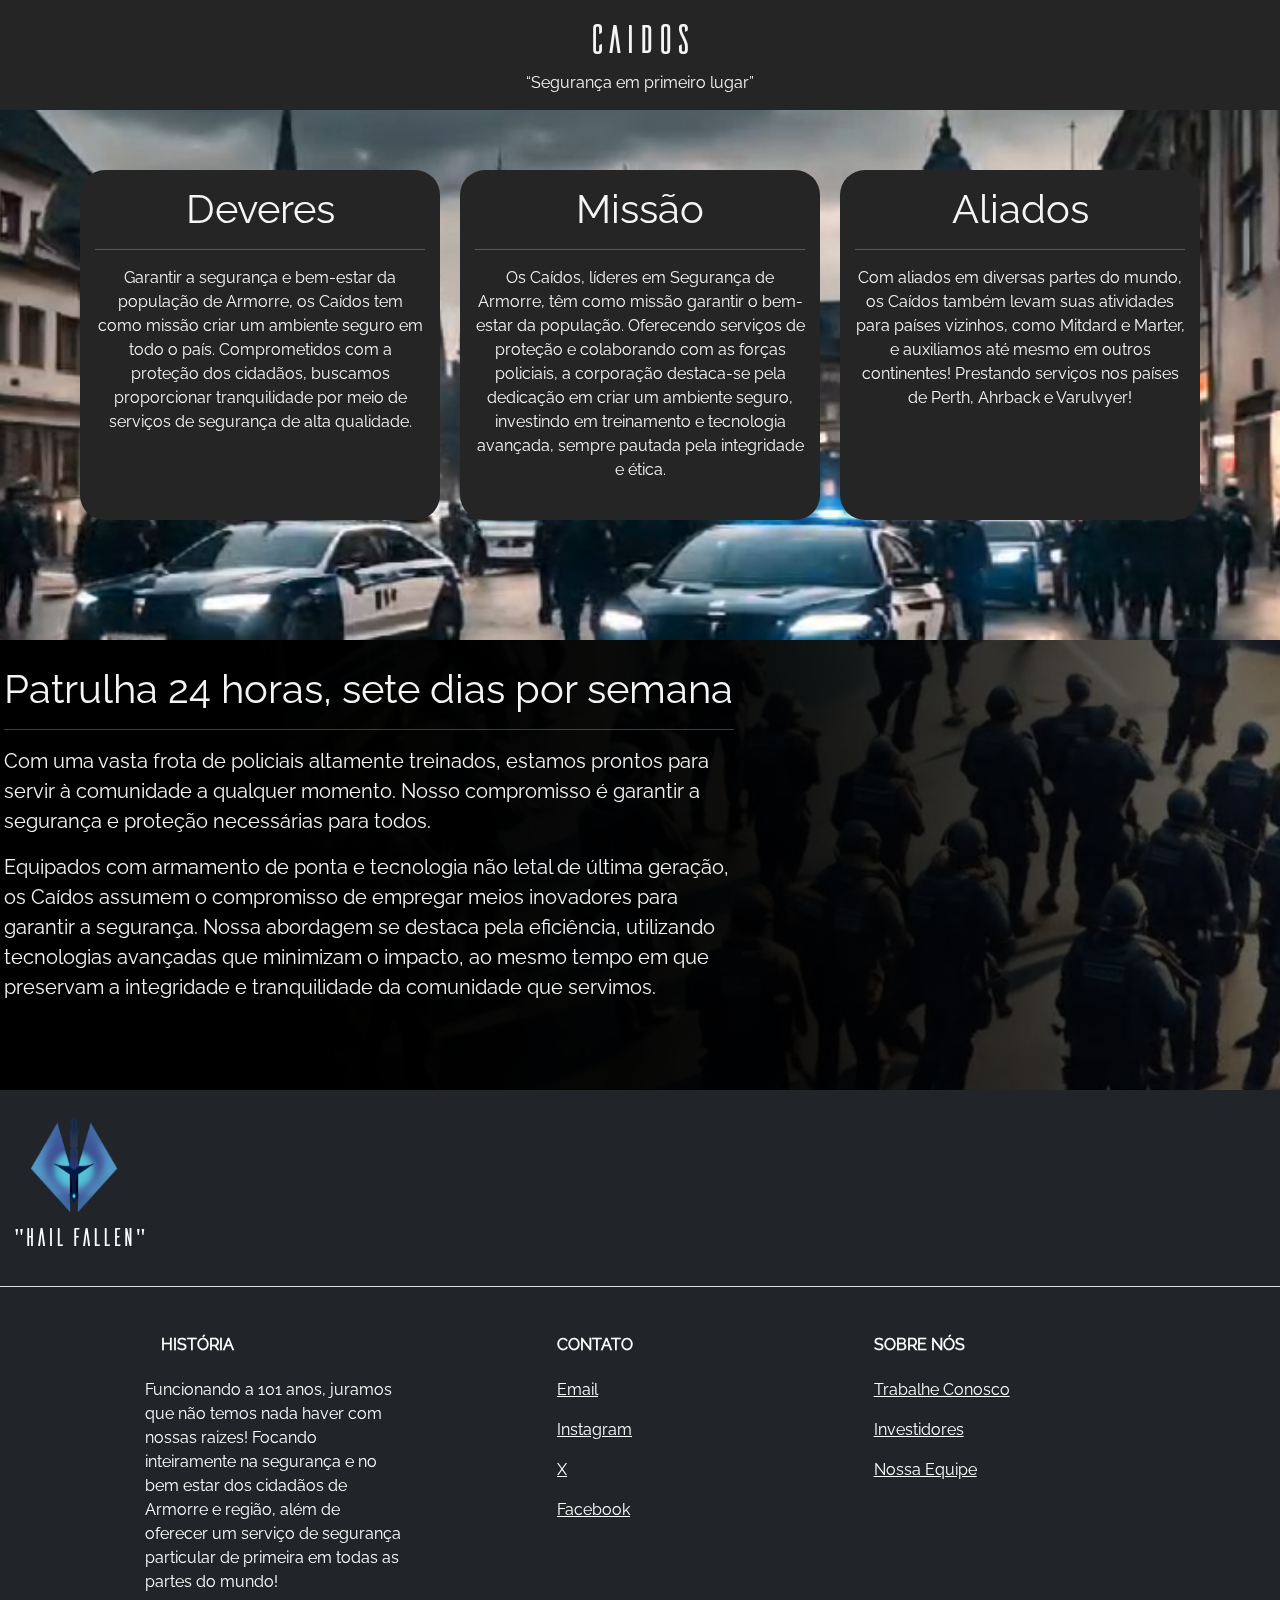
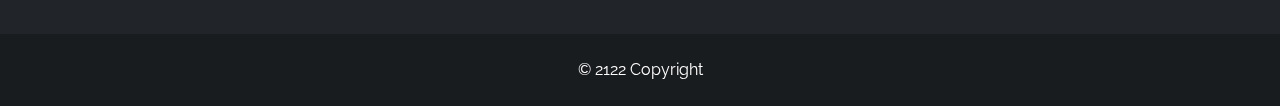
==== index.html @ 19136aa6 "upando" ====
<!DOCTYPE html>
<html lang="pt-BR">

<head>
    <meta charset="UTF-8">
    <meta name="viewport" content="width=device-width, initial-scale=1.0">
    <title>Boas Vindas - Caídos</title>
    <link href="https://cdn.jsdelivr.net/npm/bootstrap@5.3.0/dist/css/bootstrap.min.css" rel="stylesheet">
    <script src="https://cdn.jsdelivr.net/npm/bootstrap@5.3.0/dist/js/bootstrap.bundle.min.js"></script>
    <link rel="stylesheet" href="css/estiloHome.css">
    <link rel="stylesheet" href="css/estiloGeral.css">
    <link rel="stylesheet" href="https://cdnjs.cloudflare.com/ajax/libs/animate.css/4.1.1/animate.min.css" />
    <link rel="icon" href="static/imgs/icone-caídos.ico" type="image/x-icon">

</head>

<body>
    <!-- Header -->
    <div id="header">
        <h1 id="titulo">CAIDOS</h1>
        <q>Segurança em primeiro lugar</q>
    </div>

    <!-- Video -->
    <video id="background" autoplay loop muted>
        <source src="static/videos/patrulha.mp4" type="video/mp4">
        Seu navegador não suporta a tag de vídeo.
    </video>

    <!-- Cards-->
    <div class="container animate__animated animate__fadeInUp" id="cards">
        <div class="row">
            <div class="col" id="coluna1">
                <h1 id="tituloCards">Deveres</h1>
                <hr>
                <p>Garantir a segurança e bem-estar da população de Armorre, os Caídos tem como missão criar um ambiente
                    seguro em todo o país. Comprometidos com a proteção dos cidadãos, buscamos proporcionar
                    tranquilidade por meio de serviços de segurança de alta qualidade.</p>
            </div>
            <div class="col" id="coluna2">
                <h1 id="tituloCards">Missão</h1>
                <hr>
                <p>Os Caídos, líderes em Segurança de Armorre, têm como missão garantir o bem-estar da população.
                    Oferecendo serviços de proteção e colaborando com as forças policiais, a corporação destaca-se pela
                    dedicação em criar um ambiente seguro, investindo em treinamento e tecnologia avançada, sempre
                    pautada pela integridade e ética.</p>
            </div>
            <div class="col" id="coluna3">
                <h1 id="tituloCards">Aliados</h1>
                <hr>
                <p>Com aliados em diversas partes do mundo, os Caídos também levam suas atividades para países vizinhos,
                    como Mitdard e Marter, e auxiliamos até mesmo em outros continentes! Prestando serviços nos países
                    de Perth, Ahrback e Varulvyer!</p>
            </div>
        </div>
    </div>

    <!-- Imagem no Meio-->
    <div id="imgCentro">
        <!-- Video de Fundo -->
        <video id="videoCardGrande" autoplay loop muted>
            <source src="static/videos/policiaisAndando.mp4" type="video/mp4">
            <!-- Adicione outros formatos de vídeo aqui, como WebM ou Ogg -->
            Seu navegador não suporta a tag de vídeo.
        </video>

        <!-- Conteudo -->
        <div class="container">
            <div id="esquerda">
                <div id="conteudoEsquerdaMeio">
                    <div id="textosEsquerdaMeio">
                        <h1>Patrulha 24 horas, sete dias por semana</h1>
                        <hr>
                        <p>Com uma vasta frota de policiais altamente treinados, estamos prontos para servir à
                            comunidade a
                            qualquer momento. Nosso compromisso é garantir a segurança e proteção necessárias para
                            todos.</p>
                        <p>Equipados com armamento de ponta e tecnologia não letal de última geração, os Caídos assumem
                            o compromisso de empregar meios inovadores para garantir a segurança. Nossa abordagem se
                            destaca pela eficiência, utilizando tecnologias avançadas que minimizam o impacto, ao mesmo
                            tempo em que preservam a integridade e tranquilidade da comunidade que servimos.</p>
                    </div>
                </div>
            </div>
        </div>
    </div>

    <!-- Footer -->
    <footer class="bg-dark text-white text-center text-lg-start">
        <!-- Section: Social media -->
        <section class="d-flex justify-content-center justify-content-lg-between p-4 border-bottom">
            <!-- Left -->
            <div class="me-5 d-none d-lg-block">
                <span><img src="static/imgs/icone-caídos.ico" id="iconeCaidosFooter"></span>
                <span>
                    <figcaption id="legendaIcone">"Hail Fallen"</figcaption>
                </span>
            </div>
        </section>
        <!-- Section: Social media -->

        <!-- Section: Links  -->
        <section class="">
            <div class="container text-center text-md-start mt-5">
                <!-- Grid row -->
                <div class="row mt-3">
                    <!-- Grid column -->
                    <div class="col-md-3 col-lg-4 col-xl-3 mx-auto mb-4">
                        <!-- Content -->
                        <h6 class="text-uppercase fw-bold mb-4">
                            <i class="fas fa-gem me-3"></i>História
                        </h6>
                        <p>
                            Funcionando a 101 anos, juramos que não temos nada haver com nossas raizes! Focando
                            inteiramente na segurança e no bem estar dos cidadãos de Armorre e região, além de oferecer
                            um serviço de segurança particular de primeira em todas as partes do mundo!
                        </p>
                    </div>

                    <!-- Grid column -->
                    <div class="col-md-3 col-lg-2 col-xl-2 mx-auto mb-4">
                        <!-- Links -->
                        <h6 class="text-uppercase fw-bold mb-4">
                            Contato
                        </h6>
                        <p>
                            <a href="#!" class="text-reset">Email</a>
                        </p>
                        <p>
                            <a href="#!" class="text-reset">Instagram</a>
                        </p>
                        <p>
                            <a href="#!" class="text-reset">X</a>
                        </p>
                        <p>
                            <a href="#!" class="text-reset">Facebook</a>
                        </p>
                    </div>
                    <!-- Grid column -->

                    <!-- Grid column -->
                    <div class="col-md-4 col-lg-3 col-xl-3 mx-auto mb-md-0 mb-4">
                        <!-- Links -->
                        <h6 class="text-uppercase fw-bold mb-4">Sobre Nós</h6>
                        <p>
                            <a href="/Caidos/pages/teste.html" class="text-reset">Trabalhe Conosco</a>
                        </p>
                        <p>
                            <a href="#!" class="text-reset">Investidores</a>
                        </p>
                        <p>
                            <a href="#!" class="text-reset">Nossa Equipe</a>
                        </p>
                    </div>
                    <!-- Grid column -->
                </div>
                <!-- Grid row -->
            </div>
        </section>
        <!-- Section: Links  -->

        <!-- Copyright -->
        <div class="text-center p-4" style="background-color: rgba(0, 0, 0, 0.223);">
            © 2122 Copyright
        </div>
        <!-- Copyright -->
    </footer>

</body>

</html>
---- css/estiloHome.css ----
@font-face {
    font-family: 'textoGeral';
    src: url(/fontes/Raleway-VariableFont_wght.ttf);
    font-weight: normal;
    font-style: normal;
}

@font-face {
    font-family: 'nomeEmpresa';
    src: url(/fontes/Ailerons-TrialVersion.otf);
    font-weight: normal;
    font-style: normal;
}

@font-face {
    font-family: 'assinaturas';
    src: url(/fontes/Caveat-VariableFont_wght.ttf);
    font-weight: normal;
    font-style: normal;
}

* {
    font-family: 'textoGeral';
}

#titulo{
    font-family: 'nomeEmpresa';
}


#background {
    position: fixed;
    top: 50%;
    left: 50%;
    min-width: 100%;
    min-height: 100%;
    width: auto;
    height: auto;
    z-index: -100;
    transform: translateX(-50%) translateY(-50%);
}

#header {
    text-align: center;
    background-color: #252525;
    color: whitesmoke;
    padding: 15px;
}

#cards {
    text-align: center;
    margin-top: 50px;
}

.col {
    margin: 10px;
    /* Adiciona margem entre os cards */
    padding: 15px;
    color: whitesmoke;
    border-radius: 25px;
}

#coluna1 {
    background-color: #252525;
    height: 350px;
}

#coluna2 {
    background-color: #252525;
    height: 350px;
}

#coluna3 {
    background-color: #252525;
    height: 350px;
}

#imgCentro {
    margin-top: 110px;
    background-color: #252525;
    height: 450px;
}

#imgCentro {
    position: relative;
}

#videoCardGrande {
    position: absolute;
    top: 0;
    left: 0;
    width: 100%;
    height: 100%;
    object-fit: cover;
    z-index: 2;
}

.container {
    position: relative;
    z-index: 3;
}

#esquerda{
    width: 1350px;
    height: 450px;
    margin-left: -118px;
    background: rgb(0,0,0);
    background: linear-gradient(83deg, rgba(0,0,0,1) 23%, rgba(0,0,0,0.9332107843137255) 58%, rgba(0,0,0,0.7231267507002801) 82%, rgba(0,0,0,0.4654236694677871) 100%);

}

#conteudoEsquerdaMeio{
    color: whitesmoke;
    font-family: 'textoGeral';
    margin-left: 15px;
    margin-top: 35px;
    padding: 15px;
}

#textosEsquerdaMeio{
    width: 750px;
    font-size: 20px;
    padding: 10px;
}

#iconeCaidosFooter{
    width: 100px;
}

#iconeCaidosHeader{
    width: 100px;
}

#legendaIcone {
    padding: 5px;
    font-family: 'nomeEmpresa';
    font-size: 25px;
    margin-left: -15px;
}
---- css/estiloGeral.css ----
@font-face {
    font-family: 'textoGeral';
    src: url(/fontes/Raleway-VariableFont_wght.ttf);
    font-weight: normal;
    font-style: normal;
}

@font-face {
    font-family: 'nomeEmpresa';
    src: url(/fontes/Ailerons-TrialVersion.otf);
    font-weight: normal;
    font-style: normal;
}

@font-face {
    font-family: 'assinaturas';
    src: url(/fontes/Caveat-VariableFont_wght.ttf);
    font-weight: normal;
    font-style: normal;
}

* {
    font-family: 'textoGeral';
}

#titulo{
    font-family: 'nomeEmpresa';
}
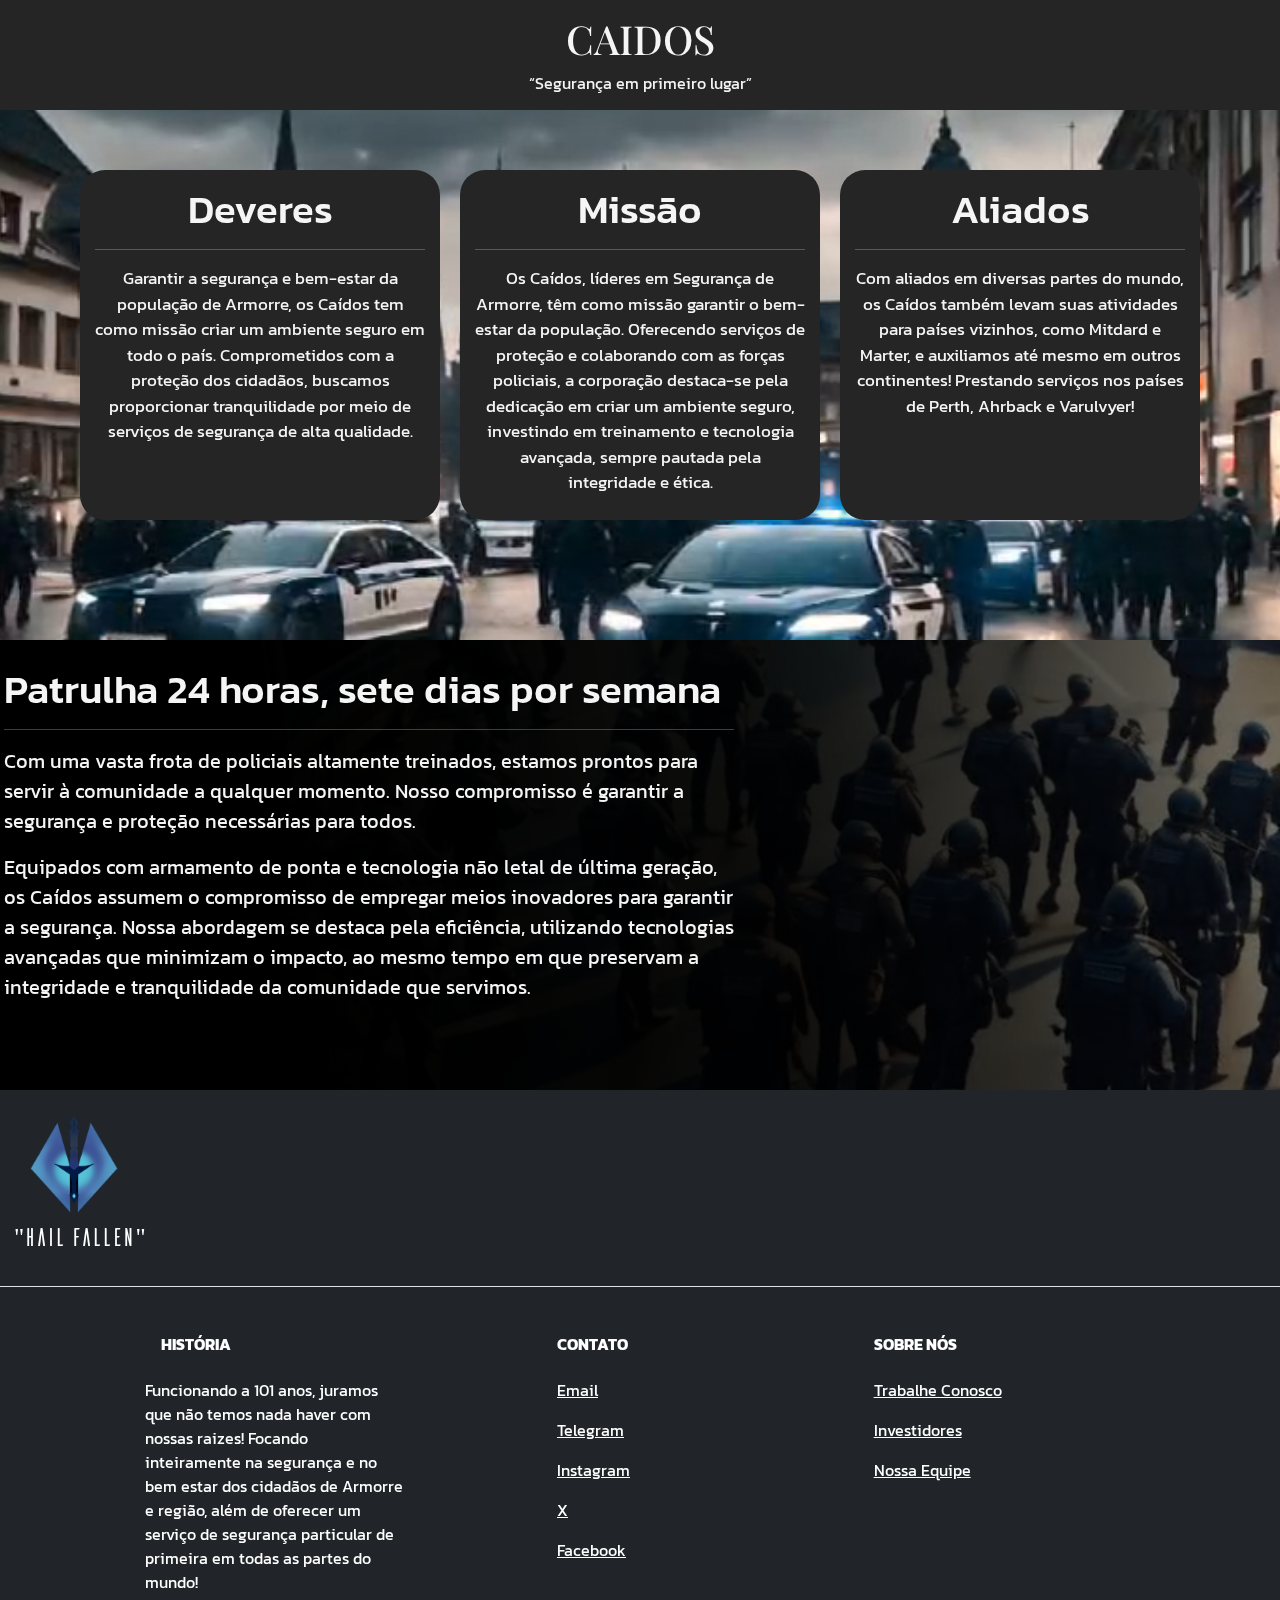
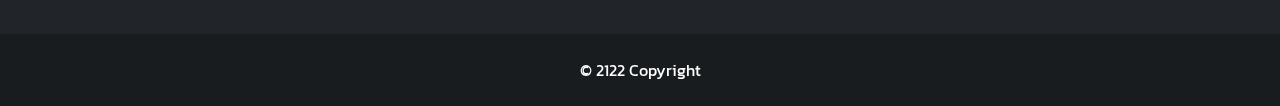
==== commit 398780bf: "tela inicial feita" ====
--- a/index.html
+++ b/index.html
@@ -5,11 +5,15 @@
     <meta charset="UTF-8">
     <meta name="viewport" content="width=device-width, initial-scale=1.0">
     <title>Boas Vindas - Caídos</title>
+    <!-- Bootstrap -->
     <link href="https://cdn.jsdelivr.net/npm/bootstrap@5.3.0/dist/css/bootstrap.min.css" rel="stylesheet">
     <script src="https://cdn.jsdelivr.net/npm/bootstrap@5.3.0/dist/js/bootstrap.bundle.min.js"></script>
+    <!-- CSS -->
     <link rel="stylesheet" href="css/estiloHome.css">
     <link rel="stylesheet" href="css/estiloGeral.css">
+    <!-- Animações -->
     <link rel="stylesheet" href="https://cdnjs.cloudflare.com/ajax/libs/animate.css/4.1.1/animate.min.css" />
+    <!-- Icone -->
     <link rel="icon" href="static/imgs/icone-caídos.ico" type="image/x-icon">
 
 </head>
@@ -127,6 +131,9 @@
                             <a href="#!" class="text-reset">Email</a>
                         </p>
                         <p>
+                            <a href="#!" class="text-reset">Telegram</a>
+                        </p>
+                        <p>
                             <a href="#!" class="text-reset">Instagram</a>
                         </p>
                         <p>
--- a/css/estiloHome.css
+++ b/css/estiloHome.css
@@ -58,6 +58,7 @@
     padding: 15px;
     color: whitesmoke;
     border-radius: 25px;
+    font-size: 17px;
 }
 
 #coluna1 {
--- a/css/estiloGeral.css
+++ b/css/estiloGeral.css
@@ -1,28 +1,9 @@
-@font-face {
-    font-family: 'textoGeral';
-    src: url(/fontes/Raleway-VariableFont_wght.ttf);
-    font-weight: normal;
-    font-style: normal;
-}
-
-@font-face {
-    font-family: 'nomeEmpresa';
-    src: url(/fontes/Ailerons-TrialVersion.otf);
-    font-weight: normal;
-    font-style: normal;
-}
-
-@font-face {
-    font-family: 'assinaturas';
-    src: url(/fontes/Caveat-VariableFont_wght.ttf);
-    font-weight: normal;
-    font-style: normal;
-}
+@import url('https://fonts.googleapis.com/css2?family=Kanit:wght@300&family=Playfair+Display&display=swap');
 
 * {
-    font-family: 'textoGeral';
+    font-family: 'Kanit', sans-serif;
 }
 
 #titulo{
-    font-family: 'nomeEmpresa';
+    font-family: 'Playfair Display', serif;
 }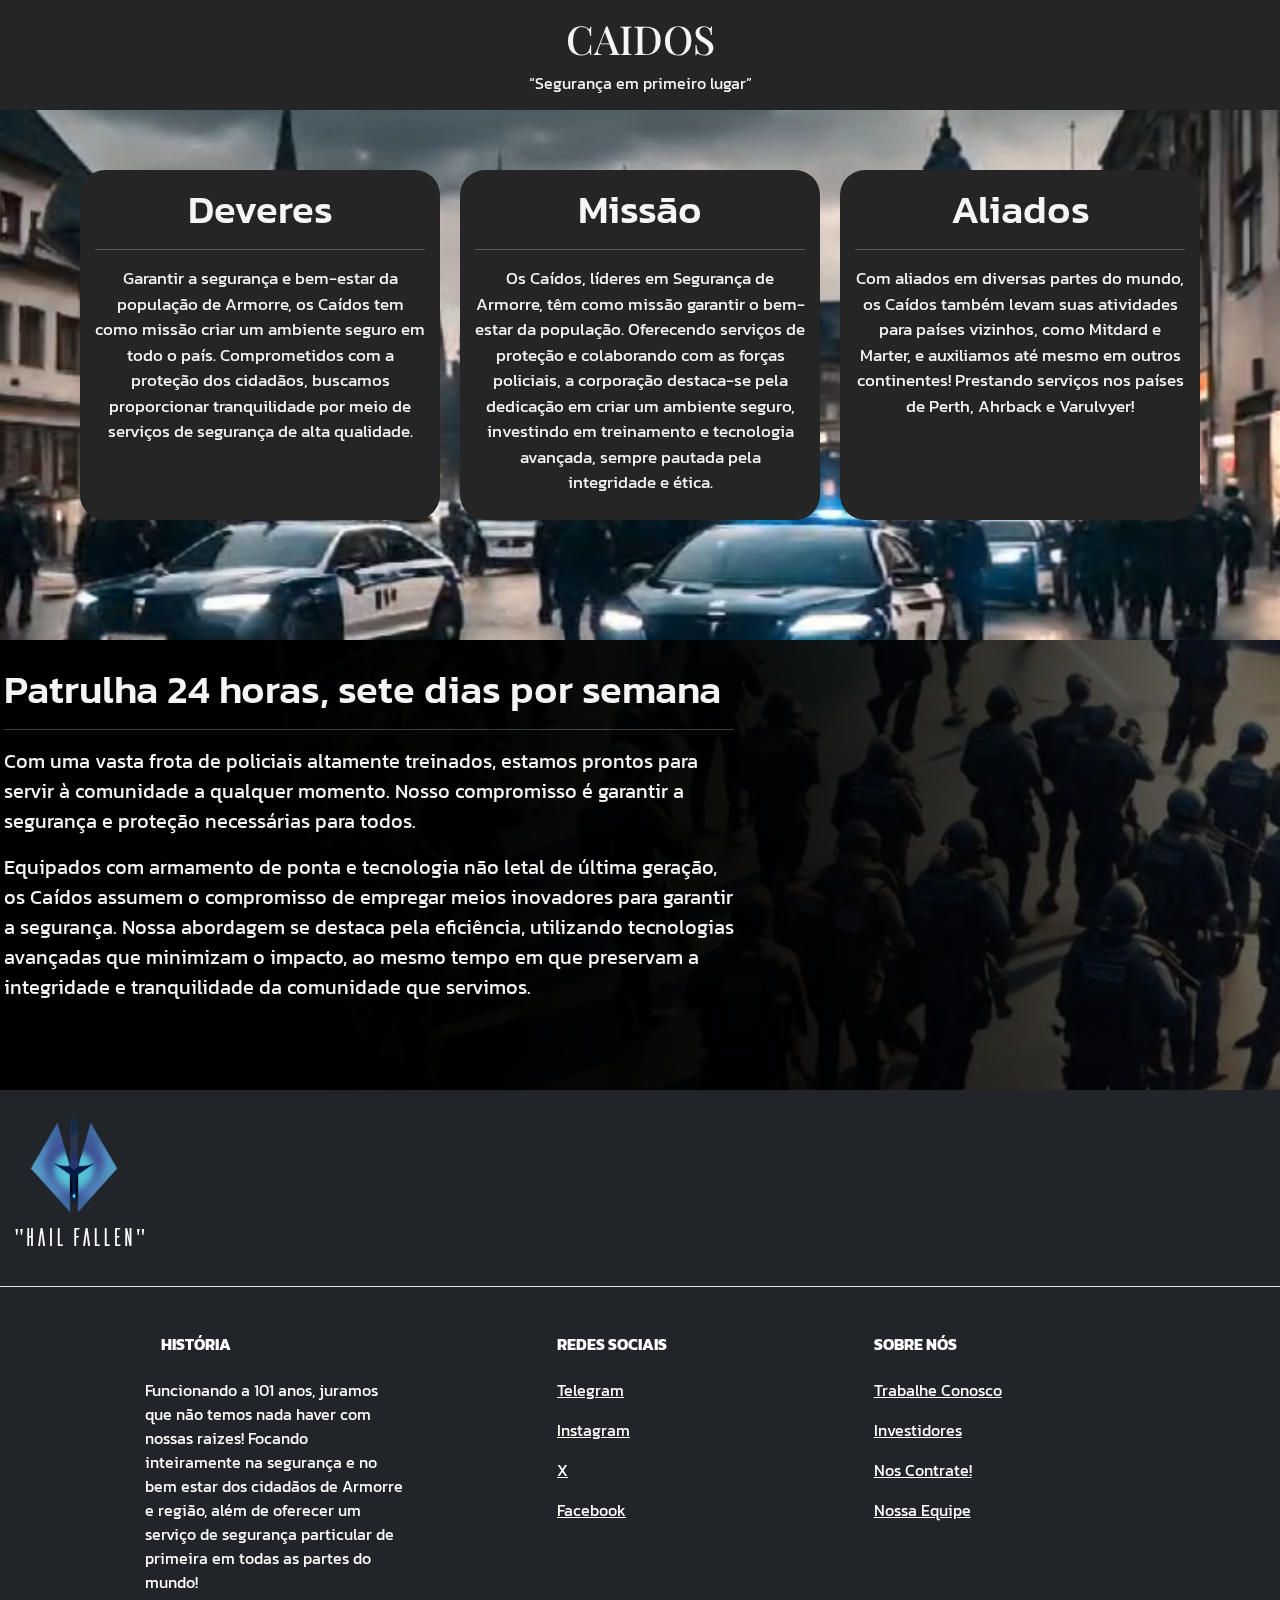
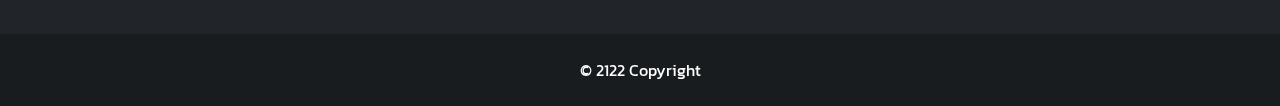
==== commit e9ee6773: "enviando a pagina de trabalhe conosco" ====
--- a/index.html
+++ b/index.html
@@ -125,11 +125,8 @@
                     <div class="col-md-3 col-lg-2 col-xl-2 mx-auto mb-4">
                         <!-- Links -->
                         <h6 class="text-uppercase fw-bold mb-4">
-                            Contato
+                            Redes Sociais
                         </h6>
-                        <p>
-                            <a href="#!" class="text-reset">Email</a>
-                        </p>
                         <p>
                             <a href="#!" class="text-reset">Telegram</a>
                         </p>
@@ -150,10 +147,13 @@
                         <!-- Links -->
                         <h6 class="text-uppercase fw-bold mb-4">Sobre Nós</h6>
                         <p>
-                            <a href="/Caidos/pages/teste.html" class="text-reset">Trabalhe Conosco</a>
+                            <a href="/Caidos/pages/trabalheConosco.html" class="text-reset">Trabalhe Conosco</a>
                         </p>
                         <p>
                             <a href="#!" class="text-reset">Investidores</a>
+                        <p>
+                            <a href="#!" class="text-reset">Nos Contrate!</a>
+                        </p>
                         </p>
                         <p>
                             <a href="#!" class="text-reset">Nossa Equipe</a>
--- a/css/estiloGeral.css
+++ b/css/estiloGeral.css
@@ -6,4 +6,5 @@
 
 #titulo{
     font-family: 'Playfair Display', serif;
+    color: whitesmoke;
 }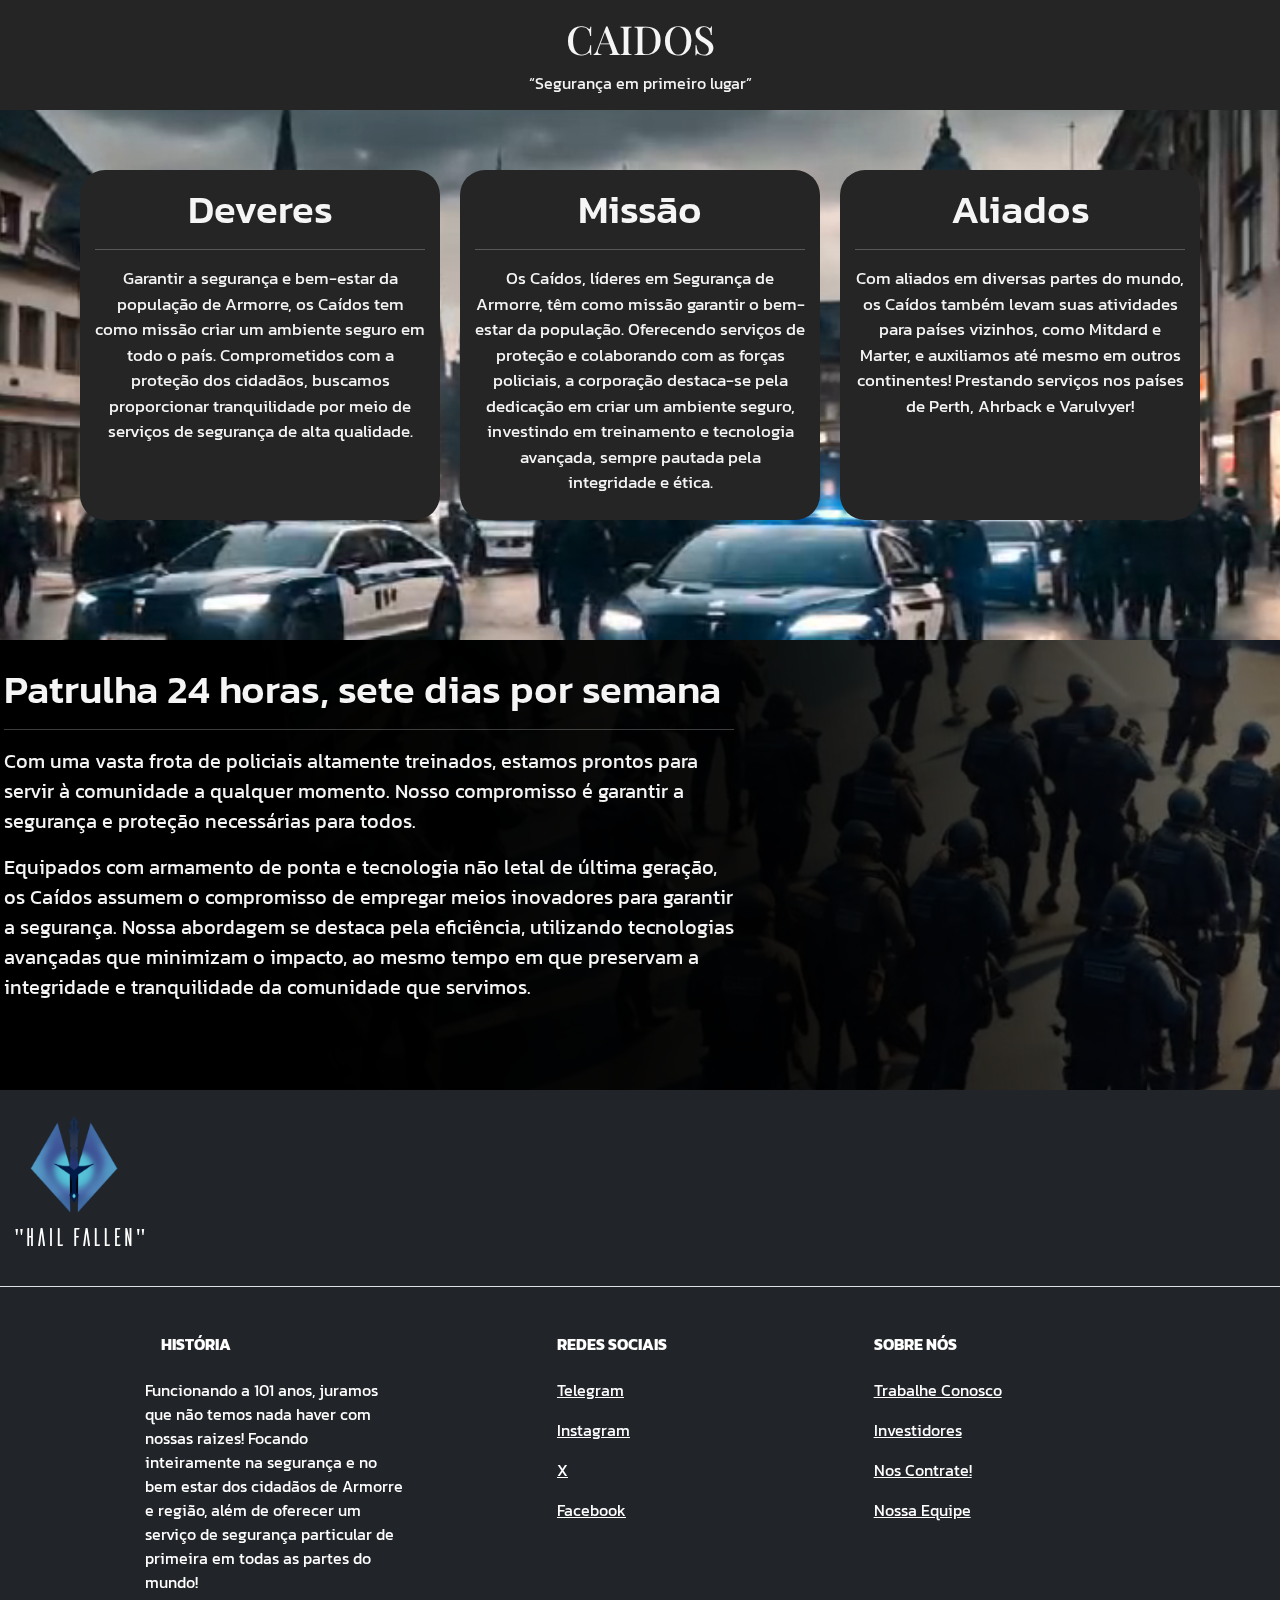
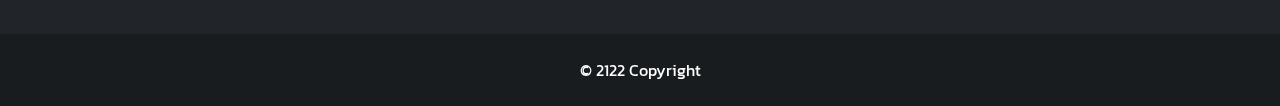
==== commit 1d43c65c: "link tela investidores" ====
--- a/index.html
+++ b/index.html
@@ -150,7 +150,7 @@
                             <a href="/Caidos/pages/trabalheConosco.html" class="text-reset">Trabalhe Conosco</a>
                         </p>
                         <p>
-                            <a href="#!" class="text-reset">Investidores</a>
+                            <a href="/Caidos/pages/investidores.html" class="text-reset">Investidores</a>
                         <p>
                             <a href="#!" class="text-reset">Nos Contrate!</a>
                         </p>
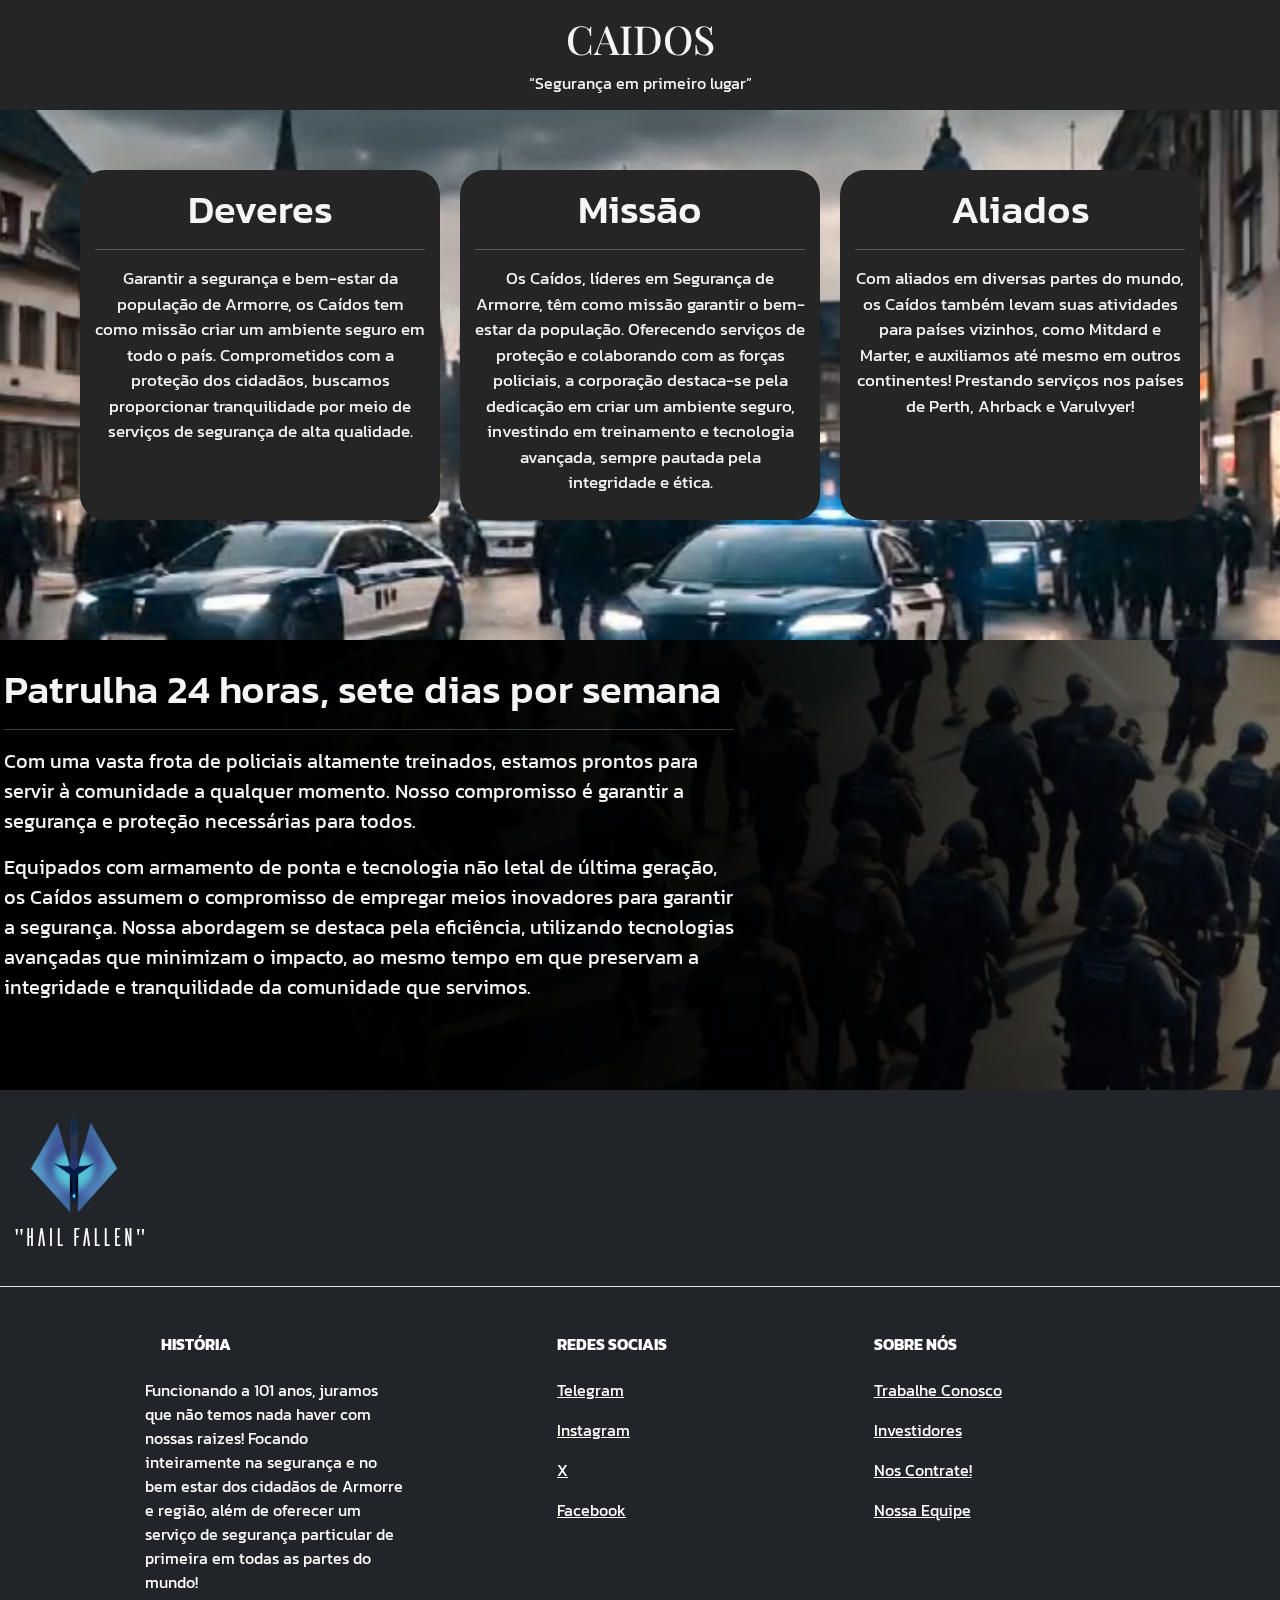
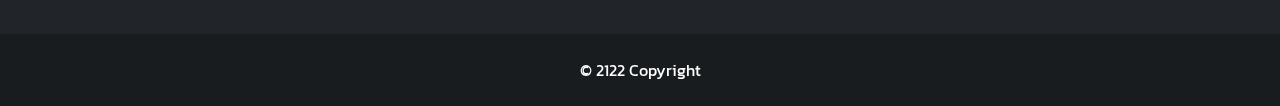
==== commit f7ece51e: "pagina de Nos Contrate" ====
--- a/index.html
+++ b/index.html
@@ -147,12 +147,12 @@
                         <!-- Links -->
                         <h6 class="text-uppercase fw-bold mb-4">Sobre Nós</h6>
                         <p>
-                            <a href="/Caidos/pages/trabalheConosco.html" class="text-reset">Trabalhe Conosco</a>
+                            <a href="/pages/trabalheConosco.html" class="text-reset">Trabalhe Conosco</a>
                         </p>
                         <p>
-                            <a href="/Caidos/pages/investidores.html" class="text-reset">Investidores</a>
+                            <a href="/pages/investidores.html" class="text-reset">Investidores</a>
                         <p>
-                            <a href="#!" class="text-reset">Nos Contrate!</a>
+                            <a href="/pages/nosContrate.html" class="text-reset">Nos Contrate!</a>
                         </p>
                         </p>
                         <p>
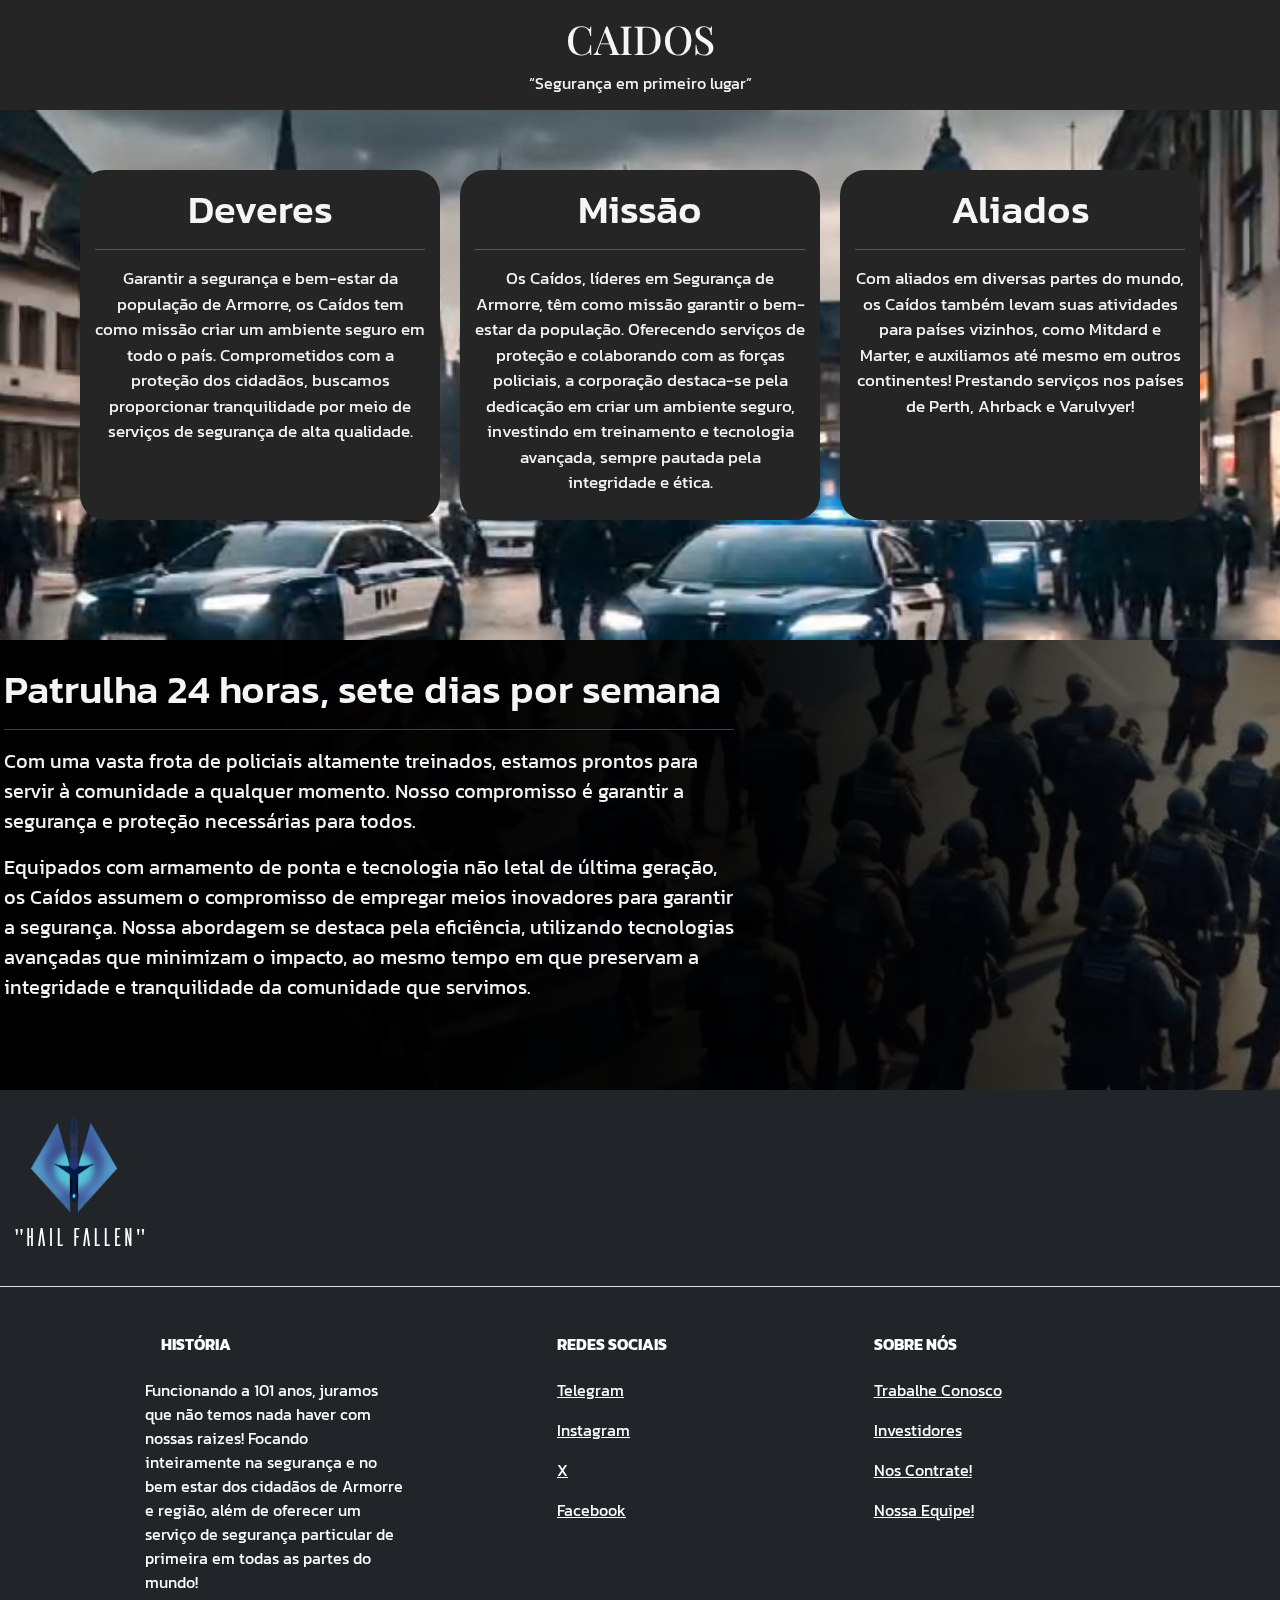
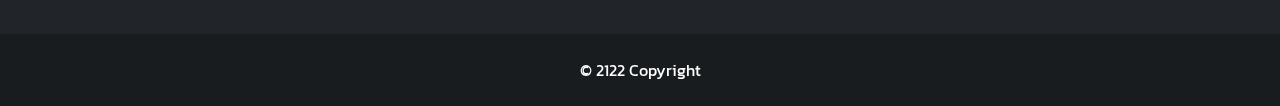
==== commit 507ddc6f: "pagina nova" ====
--- a/index.html
+++ b/index.html
@@ -147,16 +147,16 @@
                         <!-- Links -->
                         <h6 class="text-uppercase fw-bold mb-4">Sobre Nós</h6>
                         <p>
-                            <a href="/pages/trabalheConosco.html" class="text-reset">Trabalhe Conosco</a>
+                            <a href="pages/trabalheConosco.html" class="text-reset">Trabalhe Conosco</a>
                         </p>
                         <p>
-                            <a href="/pages/investidores.html" class="text-reset">Investidores</a>
+                            <a href="pages/investidores.html" class="text-reset">Investidores</a>
                         <p>
-                            <a href="/pages/nosContrate.html" class="text-reset">Nos Contrate!</a>
+                            <a href="pages/nosContrate.html" class="text-reset">Nos Contrate!</a>
                         </p>
                         </p>
                         <p>
-                            <a href="#!" class="text-reset">Nossa Equipe</a>
+                            <a href="pages/nossaEquipe.html" class="text-reset">Nossa Equipe!</a>
                         </p>
                     </div>
                     <!-- Grid column -->
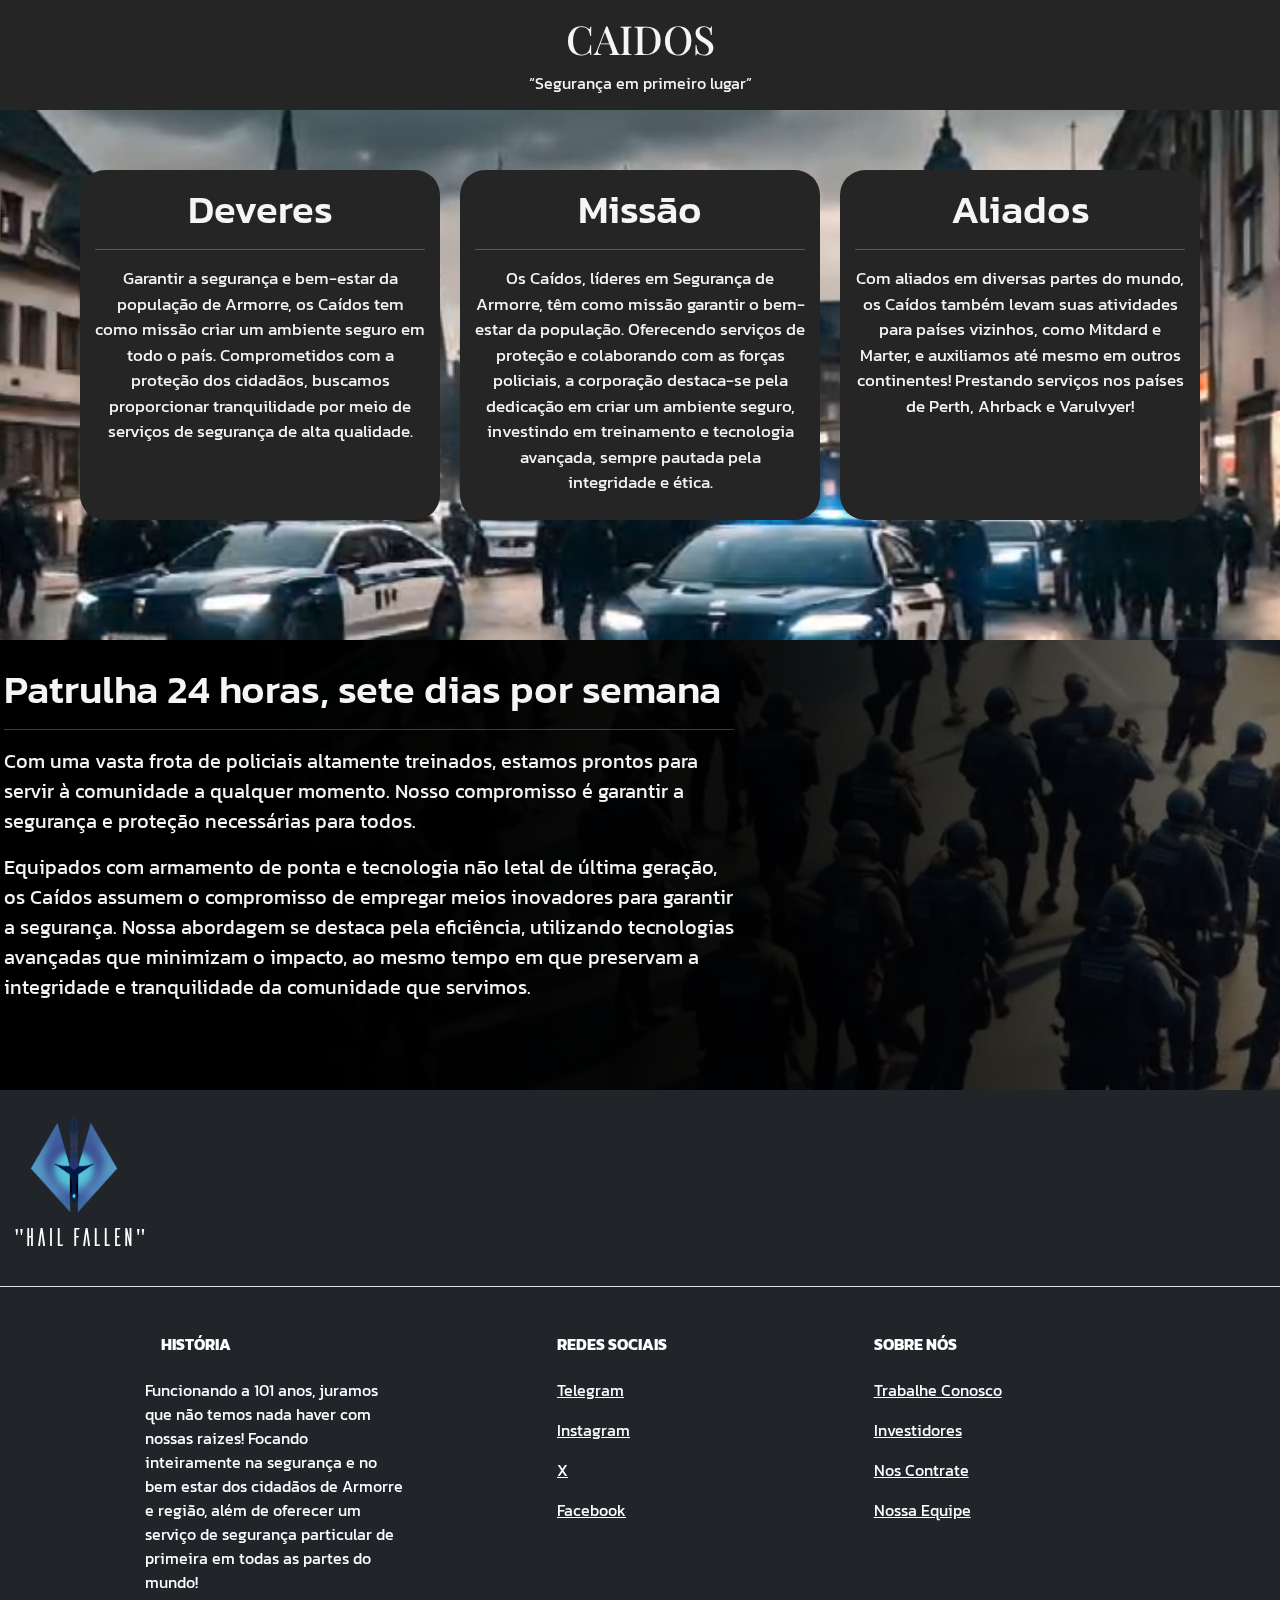
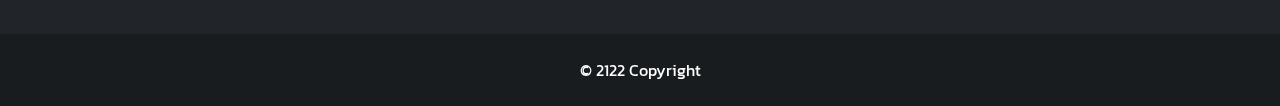
==== commit e72e3acb: "Update index.html" ====
--- a/index.html
+++ b/index.html
@@ -152,11 +152,11 @@
                         <p>
                             <a href="pages/investidores.html" class="text-reset">Investidores</a>
                         <p>
-                            <a href="pages/nosContrate.html" class="text-reset">Nos Contrate!</a>
+                            <a href="pages/nosContrate.html" class="text-reset">Nos Contrate</a>
                         </p>
                         </p>
                         <p>
-                            <a href="pages/nossaEquipe.html" class="text-reset">Nossa Equipe!</a>
+                            <a href="pages/nossaEquipe.html" class="text-reset">Nossa Equipe</a>
                         </p>
                     </div>
                     <!-- Grid column -->
